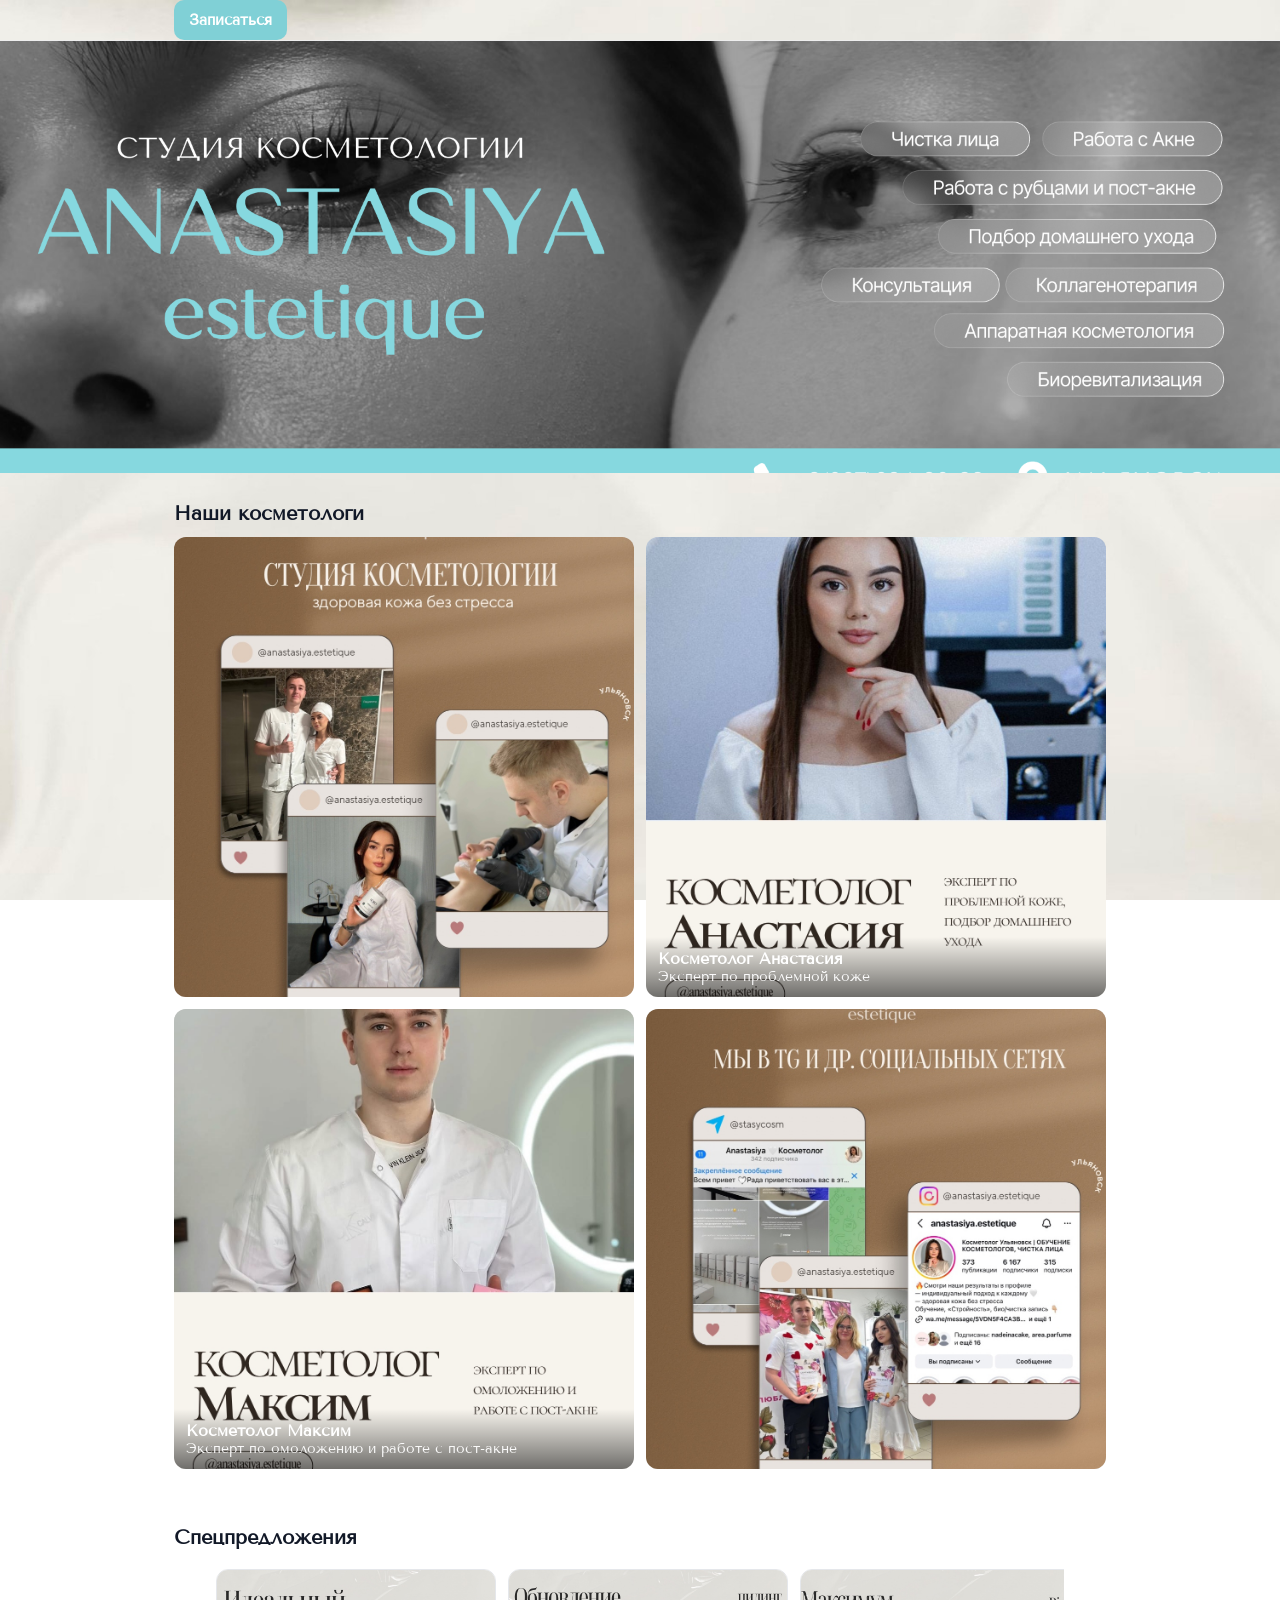
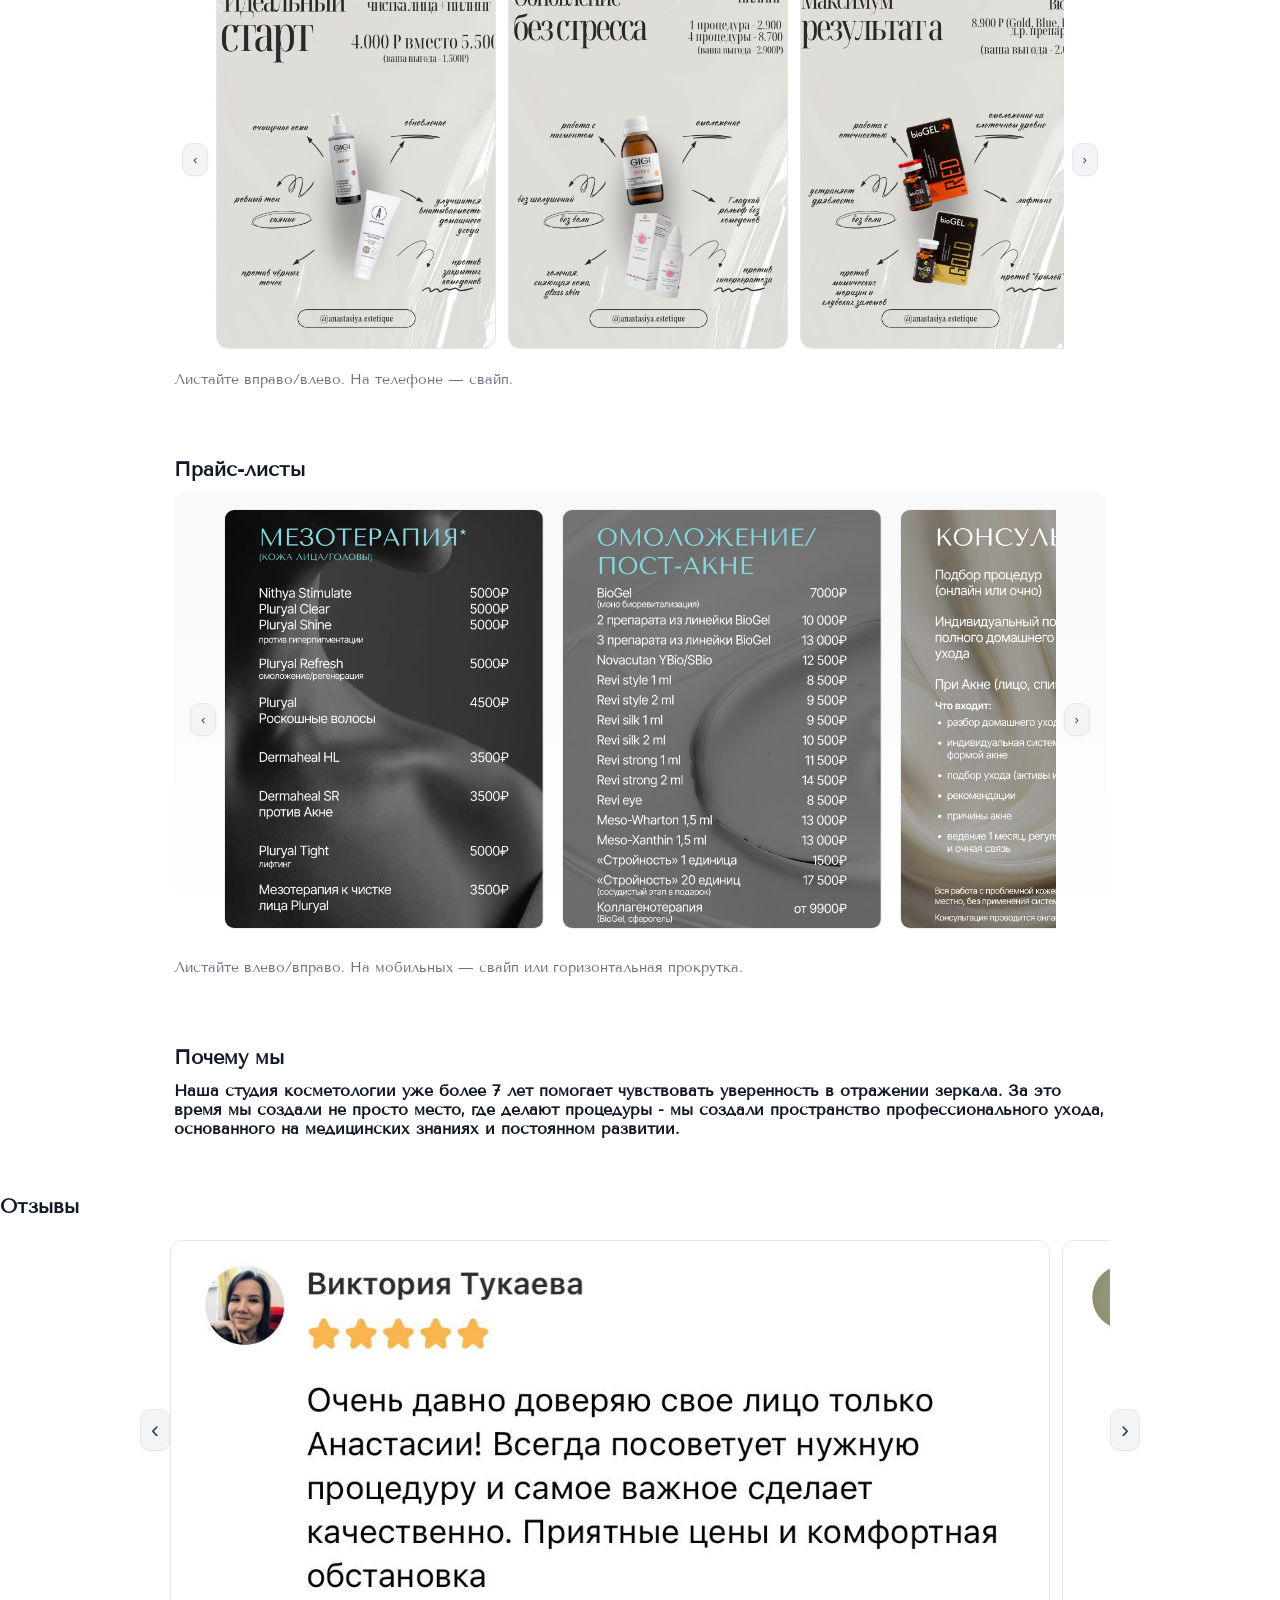
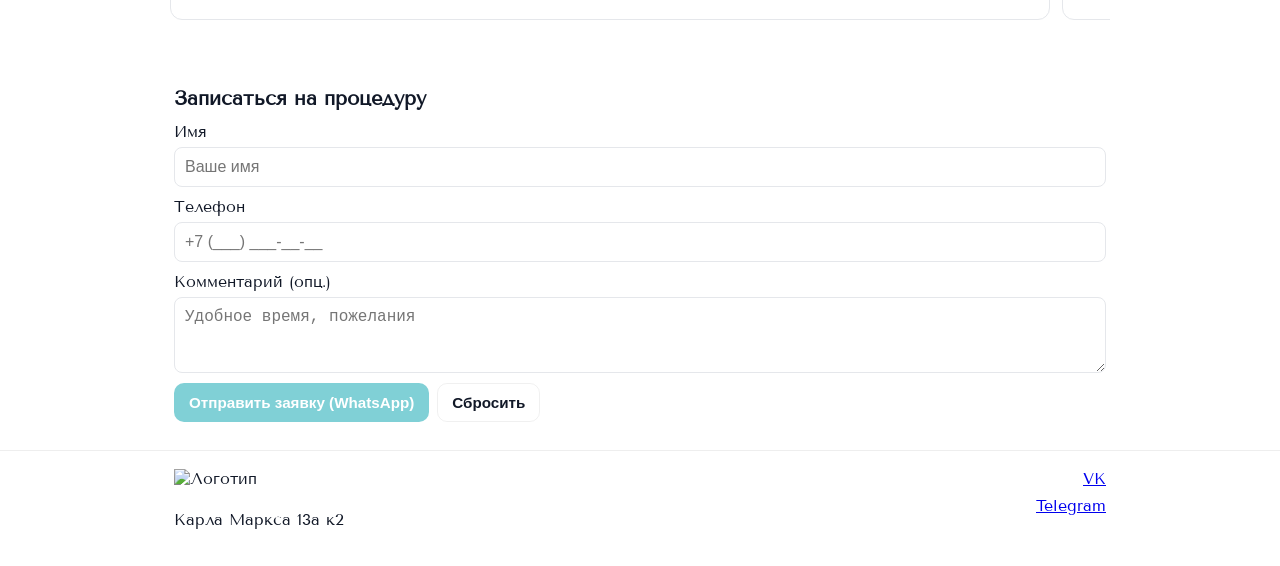
==== index.html @ ad807db6 "Add files via upload" ====
<!doctype html>
<html lang="ru">
<head>
  <meta charset="utf-8" />
  <meta name="viewport" content="width=device-width,initial-scale=1" />
  <title>Косметологическая студия — НАЗВАНИЕ</title>
  <link rel="stylesheet" href="css/style.css">
  <link rel="preconnect" href="https://fonts.googleapis.com">
  <link rel="preconnect" href="https://fonts.gstatic.com" crossorigin>
  <link href="https://fonts.googleapis.com/css2?family=Tenor+Sans&display=swap" rel="stylesheet">

</head>
<body>
  <!-- Header -->
  <header class="site-header">
    <div class="container header-row">

      <a class="btn btn-primary" href="#form">Записаться</a>
    </div>
  </header>


  <!-- Hero -->
  <section class="hero" id="top" style="background-image: url('images/hero.PNG');">
    <div class="hero-overlay"></div>
    <div class="container hero-content">
      <h1></h1>
      <p></p>
      <p></p>
      <p></p>
      <p></p>
      <p></p>
      <p></p>
    </div>
  </section>
  <!-- Наши косметологи -->
  <section class="section" id="team">
    <div class="container">
      <h2>Наши косметологи</h2>
      <div class="team-grid">
        <article class="team-card">
          <img src="images/vizitka1.PNG" alt="ФОТО 1">
          <!-- пусто: без подписи -->
        </article>

        <article class="team-card">
          <img src="images/vizitka2.PNG" alt="ФОТО 2">
          <div class="card-caption">
            <div class="name">Косметолог Анастасия</div>
            <div class="role">Эксперт по проблемной коже</div>
          </div>
        </article>

        <article class="team-card">
          <img src="images/vizitka3.PNG" alt="ФОТО 3">
          <div class="card-caption">
            <div class="name">Косметолог Максим</div>
            <div class="role">Эксперт по омоложению и работе с пост-акне</div>
          </div>
        </article>

        <article class="team-card">
          <img src="images/vizitka4.PNG" alt="ФОТО 4">
          <!-- пусто: без подписи -->
        </article>        
      </div>
    </div>
  </section>

<!-- Спецпредложения -->
<section class="section" id="special">
  <div class="container">
    <h2>Спецпредложения</h2>

    <div class="promo-wrap">
      <button class="slide-btn left" aria-label="Назад">‹</button>

      <div class="promo-slider" id="promoSlider">
        <img src="images/promo1.PNG" alt="Акция 1" class="promo-img">
        <img src="images/promo2.PNG" alt="Акция 2" class="promo-img">
        <img src="images/promo3.PNG" alt="Акция 3" class="promo-img">
        <img src="images/promo4.PNG" alt="Акция 4" class="promo-img">
        <img src="images/promo5.PNG" alt="Акция 5" class="promo-img">
        <img src="images/promo6.PNG" alt="Акция 6" class="promo-img">
        <img src="images/promo7.PNG" alt="Акция 7" class="promo-img">
      </div>

      <button class="slide-btn right" aria-label="Вперёд">›</button>
    </div>

    <p class="muted small">Листайте вправо/влево. На телефоне — свайп.</p>
  </div>
</section>


  <!-- Прайс-лист (горизонтальная карусель) -->
  <section class="section" id="prices">
    <div class="container">
      <h2>Прайс-листы</h2>
      <div class="prices-wrap">
        <button class="slide-btn left" aria-label="Назад">‹</button>
        <div class="prices-slider" id="pricesSlider">
          <img src="images/price1.png" alt="ПРАЙС 1" class="price-img">
          <img src="images/price2.png" alt="ПРАЙС 2" class="price-img">
          <img src="images/price3.png" alt="ПРАЙС 3" class="price-img">
          <img src="images/price4.png" alt="ПРАЙС 4" class="price-img">
        </div>
        <button class="slide-btn right" aria-label="Вперёд">›</button>
      </div>
      <p class="muted small">Листайте влево/вправо. На мобильных — свайп или горизонтальная прокрутка.</p>
    </div>
  </section>

  <!-- Почему мы -->
  <section class="section" id="why">
    <div class="container">
      <h2>Почему мы</h2>
      <ul class="advantages">
        <li><strong>Наша студия косметологии уже более 7 лет помогает чувствовать уверенность в отражении зеркала. За это время мы создали не просто место, где делают процедуры - мы создали пространство профессионального ухода, основанного на медицинских знаниях и постоянном развитии.</strong></li>
      </ul>
    </div>
  </section>

  <!-- Отзывы -->
  <section class="section">
    <h2>Отзывы</h2>

    <div class="reviews-wrap">
      <button class="review-btn left">‹</button>

      <div class="reviews-slider" id="reviewsSlider">
        <!-- Просто клади JPG-файлы сюда -->
        <img src="images/rev1.jpg" class="review-img" alt="Отзыв 1">
        <img src="images/rev2.jpg" class="review-img" alt="Отзыв 2">
        <img src="images/rev3.jpg" class="review-img" alt="Отзыв 3">
        <img src="images/rev4.jpg" class="review-img" alt="Отзыв 4">
        <img src="images/rev5.jpg" class="review-img" alt="Отзыв 5">
      </div>

      <button class="review-btn right">›</button>
    </div>
  </section>

  <!-- Форма записи -->
  <section class="section" id="form">
    <div class="container">
      <h2>Записаться на процедуру</h2>

      <!-- HTML-форма: без бэкенда отправляет в WhatsApp и показывает сообщение благодарности через JS -->
      <form id="bookingForm" class="form" onsubmit="handleForm(event)">
        <label>
          <span>Имя</span>
          <input type="text" name="name" placeholder="Ваше имя" required>
        </label>

        <label>
          <span>Телефон</span>
          <input type="tel" name="phone" placeholder="+7 (___) ___-__-__" required>
        </label>

        <label>
          <span>Комментарий (опц.)</span>
          <textarea name="comment" rows="3" placeholder="Удобное время, пожелания"></textarea>
        </label>

        <div class="form-actions">
          <button type="submit" class="btn btn-primary">Отправить заявку (WhatsApp)</button>
          <button type="button" class="btn btn-ghost" onclick="resetForm()">Сбросить</button>
        </div>

        <p id="formMsg" class="form-msg" aria-live="polite" style="display:none;">Спасибо, мы свяжемся с вами.</p>
      </form>
    </div>
  </section>

  <!-- Footer -->
    <footer class="site-footer">
    <div class="container footer-row">

      <!-- Левая часть -->
      <div class="footer-left">
        <img src="images/logo.png" class="footer-logo" alt="Логотип">
        <p class="address">Карла Маркса 13а к2</p>
      </div>

      <!-- Правая часть -->
      <div class="footer-right">
        <a href="https://vk.com/anastasiyaestetique" target="_blank">VK</a>
        <a href="https://t.me/stasycosm" target="_blank">Telegram</a>
      </div>

    </div>
  </footer>


  <script>
    // Короткий JS для работы формы (отправка в WhatsApp)
    function handleForm(e) {
      e.preventDefault();
      const f = document.getElementById('bookingForm');

      const name = encodeURIComponent(f.name.value.trim() || 'Имя');
      const phone = encodeURIComponent(f.phone.value.trim() || 'Телефон');
      const comment = encodeURIComponent(f.comment.value.trim() || '');

      const text = `Заявка:%0AИмя: ${name}%0AТелефон: ${phone}%0AКомментарий: ${comment}`;

      const waUrl = `https://wa.me/+79276348928?text=${text}`;

      window.open(waUrl, '_blank');

      document.getElementById('formMsg').style.display = 'block';
      f.reset();
    }

    function resetForm(){
      const f = document.getElementById('bookingForm');
      f.reset();
      document.getElementById('formMsg').style.display = 'none';
    }

    // Слайдер прайсов
    (function(){
      const slider = document.getElementById('pricesSlider');
      const btnL = document.querySelector('.slide-btn.left');
      const btnR = document.querySelector('.slide-btn.right');
      const step = slider ? slider.clientWidth * 0.8 : 300;

      btnL && btnL.addEventListener('click', () =>
        slider.scrollBy({left: -step, behavior:'smooth'})
      );

      btnR && btnR.addEventListener('click', () =>
        slider.scrollBy({left: step, behavior:'smooth'})
      );
    })();
  </script>


</body>
</html>
---- css/style.css ----
:root{
    --bg: #c7cad1; /* был #ffffff — теперь лёгкий серый фон */
    --muted:#6b7280;
    --accent:#4c6ef5;
    --primary:#80D0D6;
    --radius:12px;
    --container-padding:16px;
    --max-width:980px;
    --text:#111827;
}

*{box-sizing:border-box}
html, body {
    margin:0;
    background:none;
    color:var(--text);
    font-family:'Tenor Sans', sans-serif;
}

.container{padding:0 var(--container-padding);max-width:var(--max-width);margin:0 auto;width:100%}
.site-header{background:#fff;position:sticky;top:0;z-index:30;border-bottom:1px solid #eee}
.header-row{display:flex;align-items:center;justify-content:space-between;padding:12px 0}
.logo{font-weight:700}
.logo.small{font-size:0.95rem}
.btn{display:inline-block;padding:10px 14px;border-radius:10px;text-decoration:none;color:inherit;border:1px solid transparent;font-weight:600;font-size:0.95rem}
.btn-primary{background:var(--primary);color:white}
.btn-ghost{background:transparent;border:1px solid rgba(0,0,0,0.06);color:var(--text)}
.btn-sm{padding:8px 10px;font-size:0.9rem}

/* Hero */
.hero{position:relative;background-size:cover;background-position:center;color:white;padding:48px 0 64px}
.hero-overlay{position:absolute;inset:0;background:linear-gradient(180deg, rgba(0,0,0,0.35), rgba(0,0,0,0.35))}
.hero-content{position:relative;z-index:2;display:flex;flex-direction:column;gap:12px}
.hero h1{margin:0;font-size:1.5rem;line-height:1.05}
.lead{margin:0;color:rgba(255,255,255,0.9)}

/* Sections */
.section{padding:28px 0}
.section h2{margin:0 0 12px;font-size:1.25rem}

/* Team */
.team-grid{display:grid;grid-template-columns:repeat(3,1fr);gap:12px}
.card{background:#fff;padding:12px;border-radius:12px;box-shadow:0 2px 8px rgba(15,15,15,0.04)}
.avatar{width:100%;height:140px;object-fit:cover;border-radius:8px}
.muted{color:var(--muted);font-size:0.95rem}

/* Procedures */
.procedures-grid{display:grid;grid-template-columns:1fr;gap:12px}
.proc-card{background:#fff;padding:12px;border-radius:12px;box-shadow:0 2px 8px rgba(15,15,15,0.04)}
.proc-footer{display:flex;justify-content:space-between;align-items:center;margin-top:8px}
.price{font-weight:700}

/* Prices slider */
.prices-wrap{position:relative;display:flex;align-items:center}
.prices-slider{display:flex;gap:12px;overflow-x:auto;scroll-snap-type:x mandatory;padding:8px 0}
.price-img{width:260px;height:360px;object-fit:cover;border-radius:10px;flex:0 0 auto;scroll-snap-align:center;border:1px solid #eee}
.slide-btn{background:#fff;border:1px solid #eee;border-radius:8px;padding:6px 10px;margin:0 8px;cursor:pointer}
.small{font-size:0.85rem}

/* Advantages */
.advantages{list-style:none;padding:0;margin:0;display:flex;flex-direction:column;gap:8px}

/* Reviews */
.reviews{display:flex;flex-direction:column;gap:10px}
.review{background:#fff;padding:12px;border-radius:10px;box-shadow:0 2px 8px rgba(0,0,0,0.03);margin:0}

/* Form */
.form{display:flex;flex-direction:column;gap:10px}
.form label{display:flex;flex-direction:column;gap:6px}
.form input,.form select,.form textarea{padding:10px;border-radius:8px;border:1px solid #e5e7eb;font-size:1rem}
.form-actions{display:flex;gap:8px;flex-wrap:wrap;align-items:center}
.form-msg{margin-top:8px;color:green}

/* Footer */
.site-footer{background:#fafafa;padding:18px 0;border-top:1px solid #eee}
.footer-row{display:flex;justify-content:space-between;align-items:flex-start;gap:12px}

/* Responsive: mobile-first -> tablets, desktop */
@media(min-width:480px){
  .hero h1{font-size:1.8rem}
  .team-grid{grid-template-columns:repeat(3,1fr)}
  .procedures-grid{grid-template-columns:repeat(2,1fr)}
}
@media(min-width:900px){
  .container{padding:0 24px}
  .hero{padding:72px 0 96px}
  .hero h1{font-size:2.4rem}
  .procedures-grid{grid-template-columns:repeat(3,1fr)}
  .prices-slider{gap:18px}
  .price-img{width:320px;height:420px}
}

/* Accessibility focus */
a:focus,button:focus,input:focus,select:focus,textarea:focus{outline:3px solid rgba(59,130,246,0.18);outline-offset:2px}
/* Стили кнопок слайдера — серые, минималистичные */
.slide-btn{
  background: #f3f4f6; /* светло-серый фон */
  border: 1px solid #e5e7eb; /* граница */
  color: #374151; /* тёмно-серый текст */
  border-radius: 10px;
  padding: 8px 10px;
  cursor: pointer;
  box-shadow: 0 1px 2px rgba(0,0,0,0.03);
  transition: background .15s ease, transform .08s ease;
}
.slide-btn:hover{ background:#e9ecef; transform:translateY(-1px) }
.slide-btn:active{ transform:translateY(0) }
.slide-btn:focus{ outline: 3px solid rgba(55,65,81,0.12); outline-offset:2px }

/* Иконки внутри кнопок: сделаем символы крупнее */
.slide-btn::after{
  font-size:1.4rem;
  line-height:1;
}

/* Слегка затемнённая область вокруг слайдера на больших экранах */
@media (min-width:720px){
  .prices-wrap{ padding:8px; border-radius:12px; background:linear-gradient(180deg, rgba(243,244,246,0.6), rgba(255,255,255,0.4)); }
}
.team-grid{display:grid;grid-template-columns:repeat(2,1fr);gap:12px}
.team-card{position:relative;overflow:hidden;border-radius:12px;height:0;padding-bottom:100%;background:#ddd}
.team-card img{position:absolute;inset:0;width:100%;height:100%;object-fit:cover;object-position:center;display:block}
.card-caption{position:absolute;left:0;right:0;bottom:0;padding:12px;background:linear-gradient(180deg, rgba(0,0,0,0) 0%, rgba(0,0,0,0.55) 100%);color:#fff}
.card-caption .name{font-weight:700}
.card-caption .role{font-size:0.9rem;opacity:0.95}
.hero-overlay { background: transparent; pointer-events: none; }

.promo-wrap {
  position: relative;
  display: flex;
  align-items: center;
}

.promo-slider {
  display: flex;
  gap: 12px;
  overflow-x: auto;
  scroll-snap-type: x mandatory;
  padding: 8px 0;
}

.promo-img {
  width: 280px;
  height: 380px;
  object-fit: cover;
  border-radius: 12px;
  flex: 0 0 auto;
  scroll-snap-align: center;
  border: 1px solid #e5e7eb;
}


body {
    background-image: url("../images/back.jpg");
    background-size: cover;         /* чтобы не растягивалось и не срезалось */
    background-repeat: no-repeat;   /* отключить повторение */
    background-attachment: fixed;   /* чтобы фон был статичным как в приложениях */
    background-position: center;    /* центрирование */
}

.section,
.container,
header,
footer {
    background: transparent !important;
}




.logo img {
  height: 100px;      /* можешь изменить под себя */
  width: auto;
  object-fit: contain;
  display: block;
}

.footer-left {
  display: flex;
  flex-direction: column;
  gap: 6px;
}

.footer-logo {
  width: 120px;   /* подгони при необходимости */
  height: auto;
}

.footer-right {
  display: flex;
  flex-direction: column;
  gap: 8px;
  text-align: right; /* чтобы ссылки были у правого края */
}





.reviews-wrap {
  position: relative;
  display: flex;
  align-items: center;
  margin-top: 12px;
}

.reviews-slider {
  display: flex;
  gap: 12px;
  overflow-x: auto;
  scroll-snap-type: x mandatory;
  padding: 10px 0;
}

.review-img {
  height: 380px;              /* фиксируем высоту */
  width: auto;                /* ширина подстраивается */
  flex: 0 0 auto;
  border-radius: 12px;
  scroll-snap-align: center;
  object-fit: contain;        /* ВАЖНО! картинка полностью видна */
  background: #fff;           /* чтобы вокруг были белые поля, если не помещается */
  padding: 8px;               /* маленькая рамка для аккуратности */
  border: 1px solid #e5e7eb;
}

/* Кнопки перелистывания */
.review-btn {
  background: #f3f4f6;
  border: 1px solid #e5e7eb;
  color: #374151;
  border-radius: 10px;
  padding: 8px 10px;
  cursor: pointer;
  font-size: 1.5rem;
  line-height: 1;
  box-shadow: 0 1px 2px rgba(0,0,0,0.04);
  transition: background .15s ease, transform .08s ease;
}

.review-btn:hover { background:#e9ecef; transform:translateY(-1px); }
.review-btn:active { transform:translateY(0); }
.reviews-wrap {
  max-width: 1000px;     /* регулируй под себя: 700–900 — идеально */
  margin: 0 auto;       /* центрируем весь блок */
}
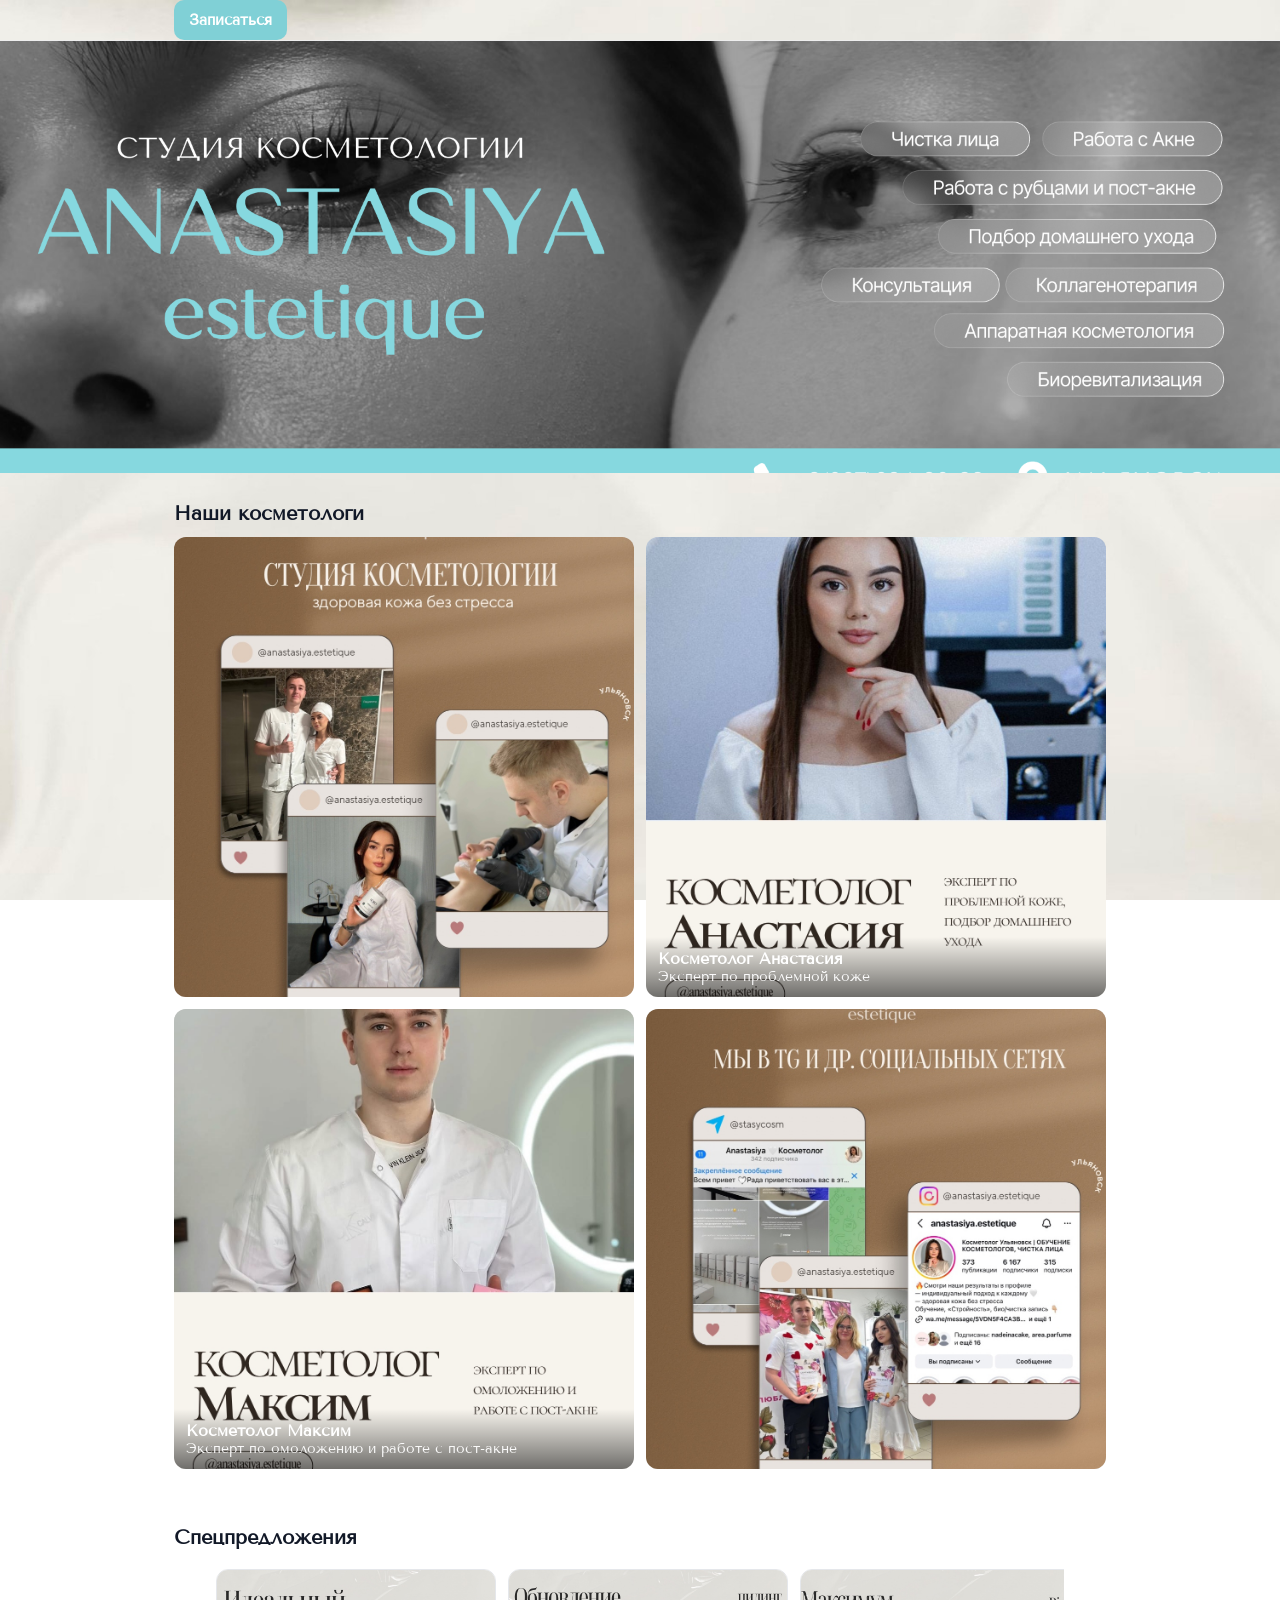
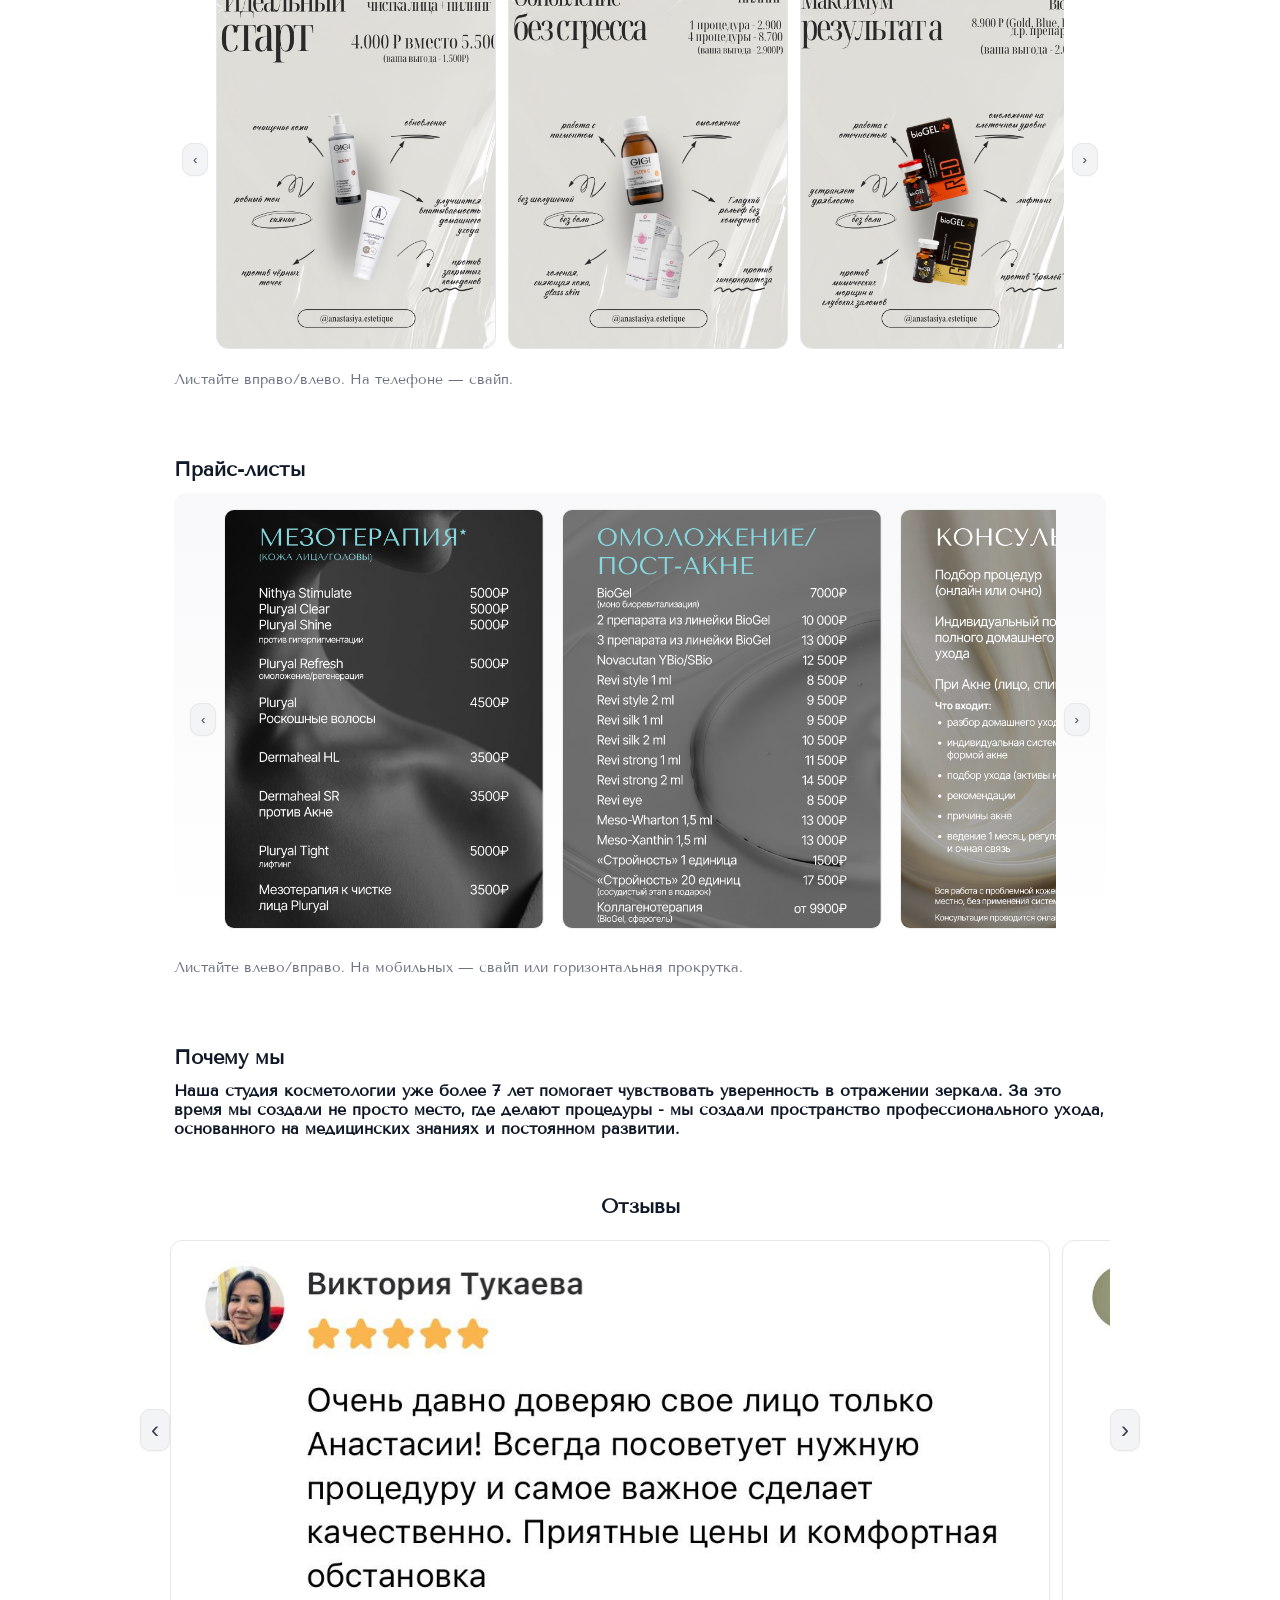
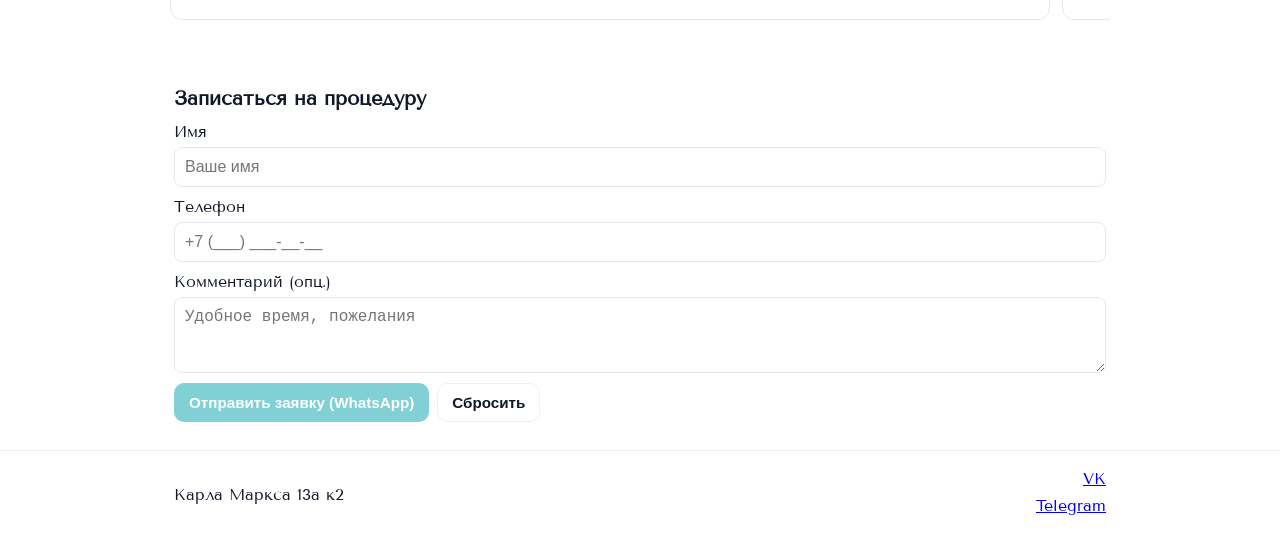
==== commit a79210d7: "Update index.html" ====
--- a/index.html
+++ b/index.html
@@ -123,13 +123,12 @@
 
   <!-- Отзывы -->
   <section class="section">
-    <h2>Отзывы</h2>
+    <h2 style="text-align: center;">Отзывы</h2>
 
     <div class="reviews-wrap">
       <button class="review-btn left">‹</button>
 
       <div class="reviews-slider" id="reviewsSlider">
-        <!-- Просто клади JPG-файлы сюда -->
         <img src="images/rev1.jpg" class="review-img" alt="Отзыв 1">
         <img src="images/rev2.jpg" class="review-img" alt="Отзыв 2">
         <img src="images/rev3.jpg" class="review-img" alt="Отзыв 3">
@@ -179,7 +178,6 @@
 
       <!-- Левая часть -->
       <div class="footer-left">
-        <img src="images/logo.png" class="footer-logo" alt="Логотип">
         <p class="address">Карла Маркса 13а к2</p>
       </div>
 
@@ -239,3 +237,4 @@
 
 </body>
 </html>
+
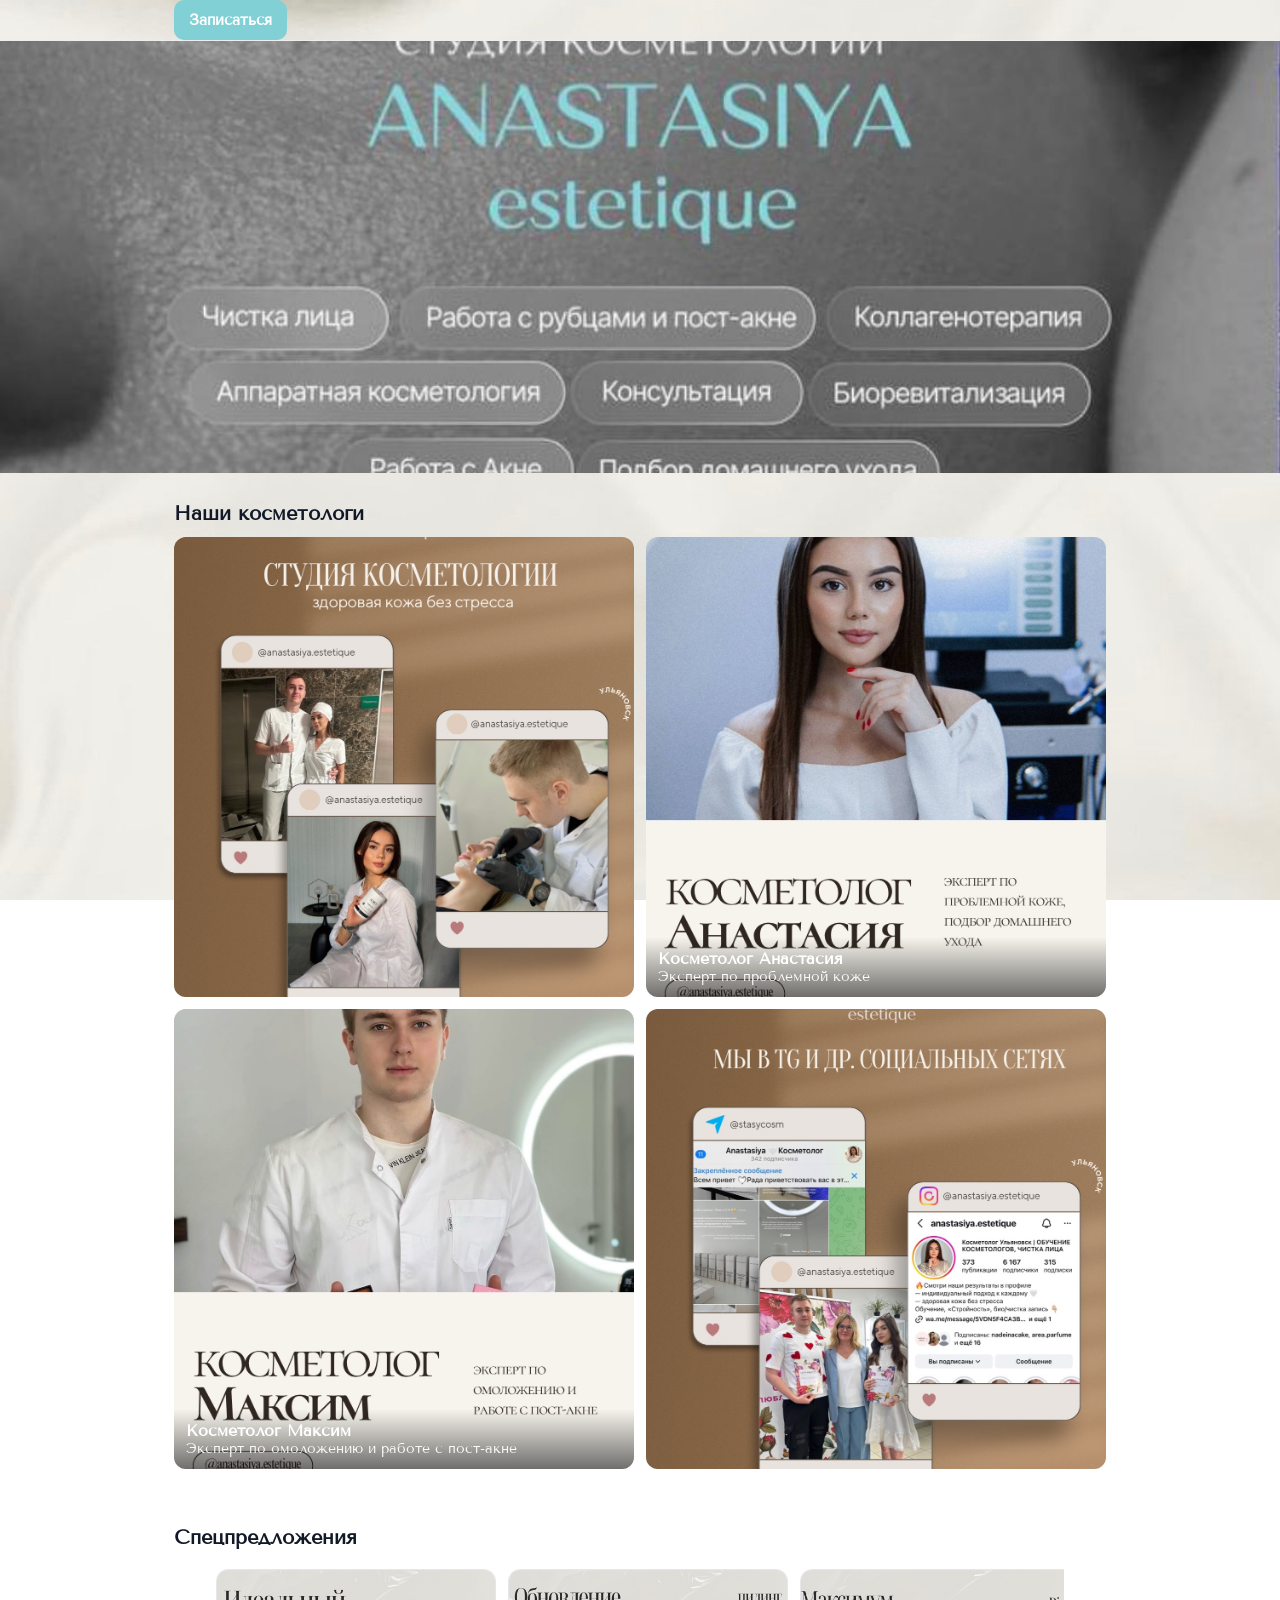
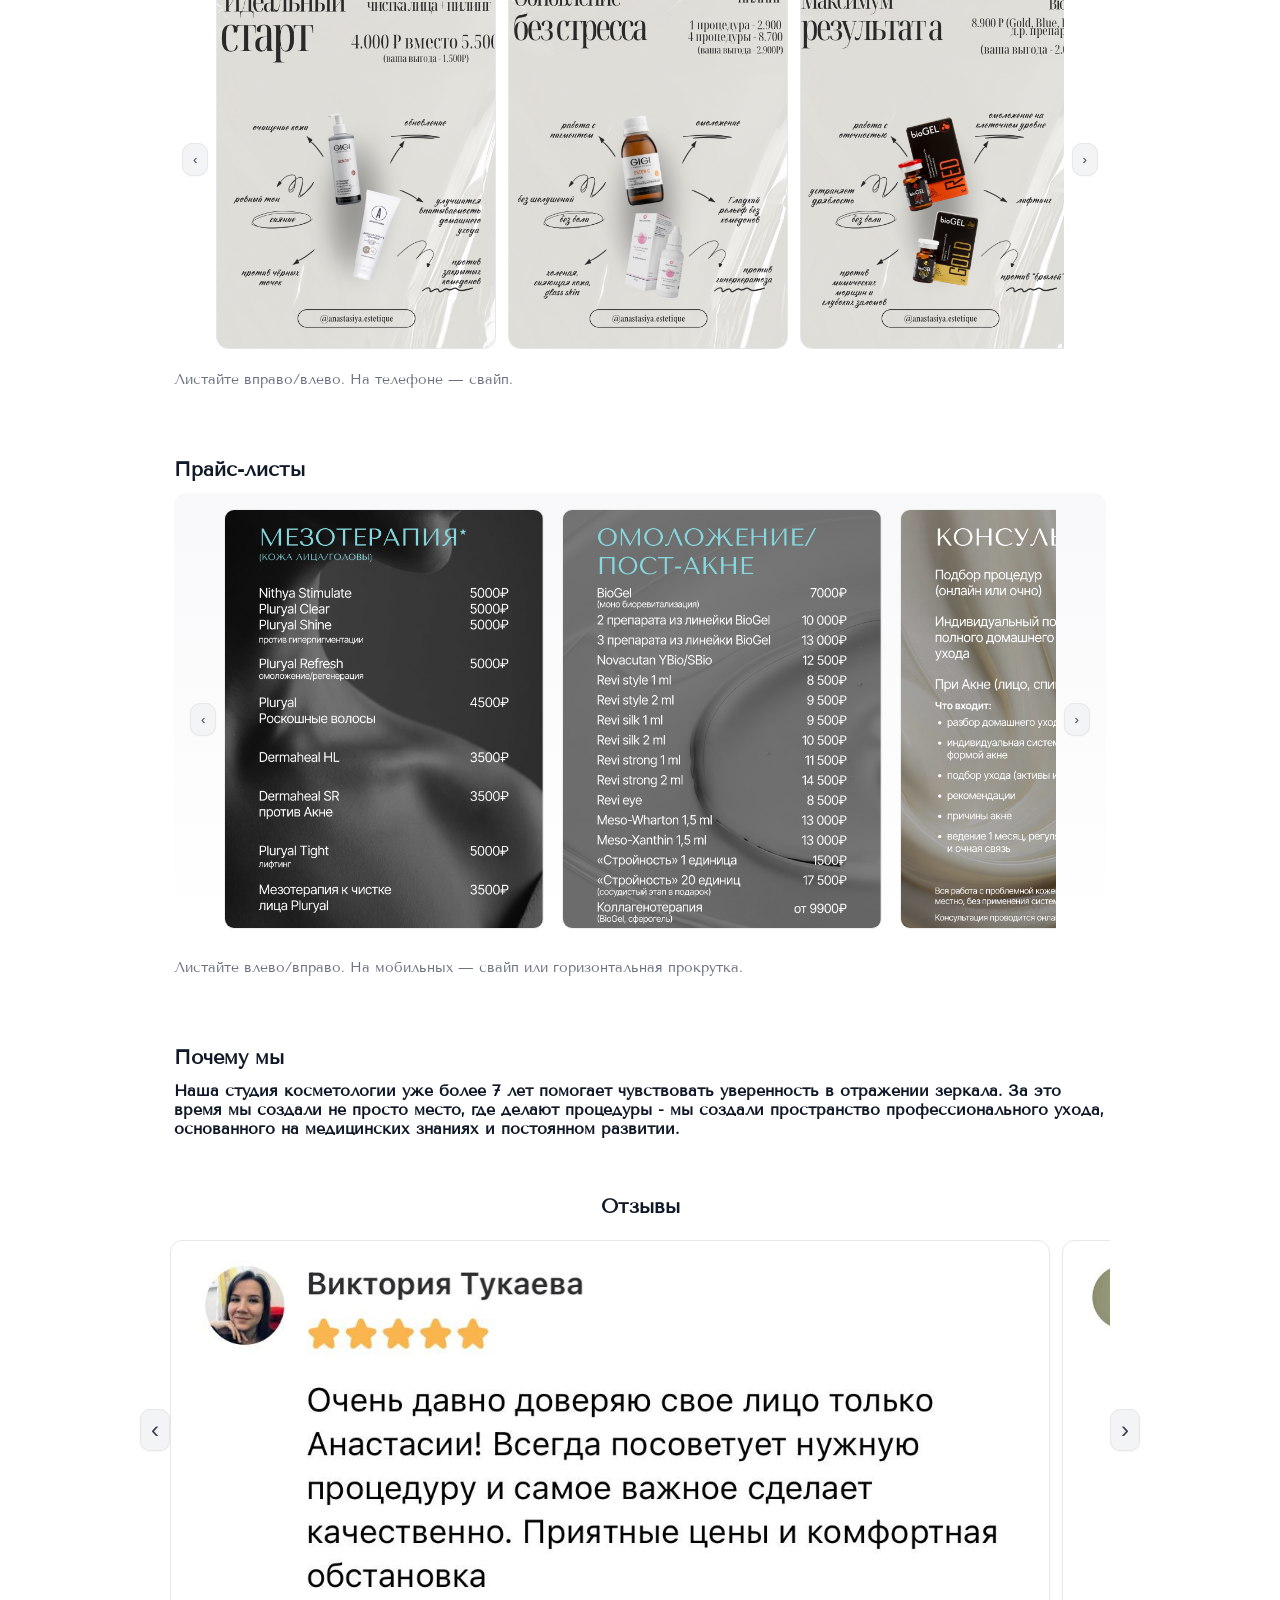
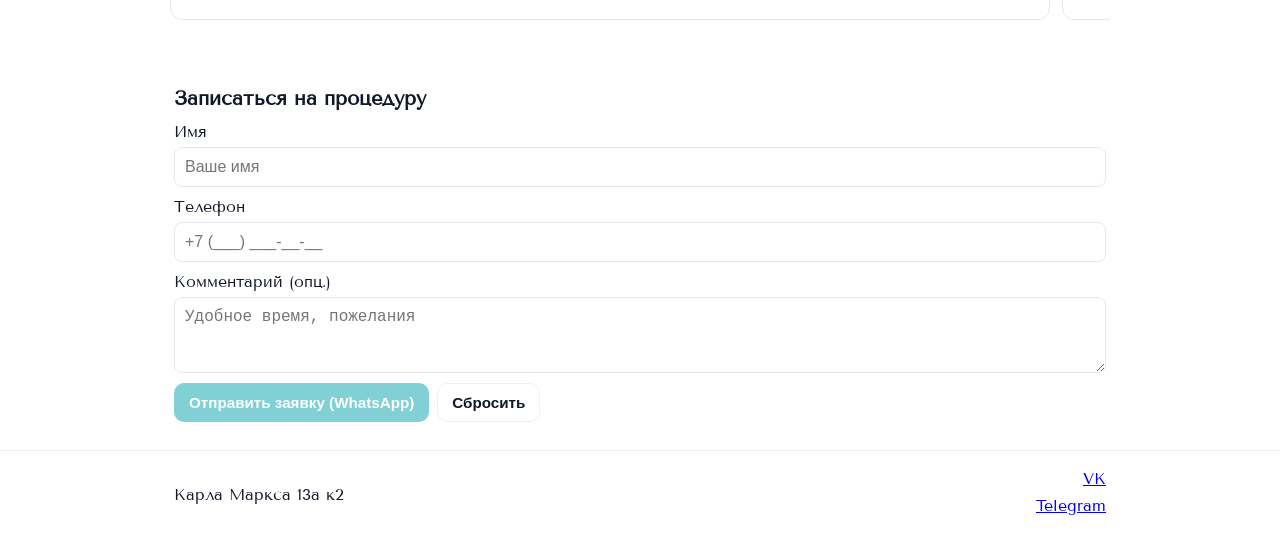
==== commit a7fc12a0: "Update index.html" ====
--- a/index.html
+++ b/index.html
@@ -21,7 +21,7 @@
 
 
   <!-- Hero -->
-  <section class="hero" id="top" style="background-image: url('images/hero.PNG');">
+  <section class="hero" id="top" style="background-image: url('images/hero.jpg');">
     <div class="hero-overlay"></div>
     <div class="container hero-content">
       <h1></h1>
@@ -238,3 +238,4 @@
 </body>
 </html>
 
+
